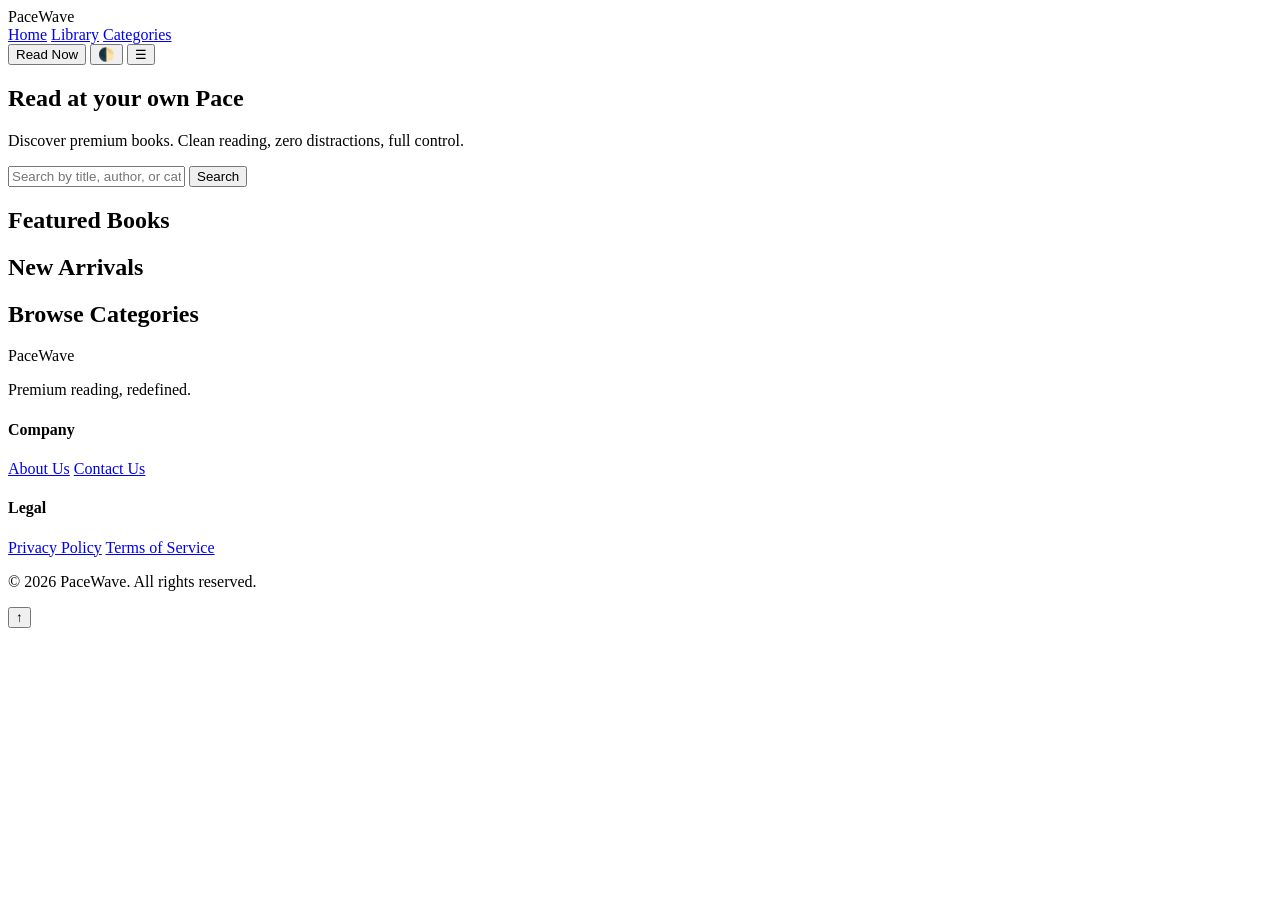
==== index.html @ 22d5c989 "Create index.html" ====
<!DOCTYPE html>
<html lang="en">
<head>
<meta charset="UTF-8">
<meta name="viewport" content="width=device-width, initial-scale=1.0">
<title>PaceWave - Premium Reader</title>
<meta name="description" content="PaceWave: Premium digital reading library with dark mode and reader.">
<link rel="preconnect" href="https://fonts.googleapis.com">
<link href="https://fonts.googleapis.com/css2?family=Inter:wght@400;500;600;700&family=Playfair+Display:wght@600;700&display=swap" rel="stylesheet">
<link rel="stylesheet" href="styles.css">
</head>
<body>

<header>
  <div class="container nav">
    <div class="logo">PaceWave</div>
    <nav class="nav-links" id="navLinks">
      <a href="#home" onclick="showView('home')">Home</a>
      <a href="#" onclick="showView('library')">Library</a>
      <a href="#categories" onclick="showView('library')">Categories</a>
    </nav>
    <div class="nav-actions">
      <button class="btn" onclick="showView('library')">Read Now</button>
      <button class="icon-btn" onclick="toggleTheme()" aria-label="Toggle theme">🌓</button>
      <button class="menu-toggle" onclick="document.getElementById('navLinks').classList.toggle('show')">☰</button>
    </div>
  </div>
</header>

<main id="app">
  <!-- HOME VIEW -->
  <div id="homeView">
    <section class="hero" id="home">
      <div class="floating-books" id="floatBooks"></div>
      <div class="container">
        <h1>Read at your own Pace</h1>
        <p>Discover premium books. Clean reading, zero distractions, full control.</p>
        
        <div class="search-wrap">
          <div class="search glass">
            <input type="text" id="searchInput" placeholder="Search by title, author, or category..." oninput="liveSearchDropdown(this.value)" onkeydown="if(event.key==='Enter'){ commitSearch(this.value) }" autocomplete="off">
            <button class="btn btn-search" onclick="commitSearch(document.getElementById('searchInput').value)">Search</button>
          </div>
          <div class="search-results glass" id="searchResults" style="display:none"></div>
        </div>
      </div>
    </section>

    <section class="container fade">
      <h2>Featured Books</h2>
      <div class="carousel" id="featuredCarousel"></div>
    </section>

    <section class="container fade">
      <h2>New Arrivals</h2>
      <div class="carousel" id="newCarousel"></div>
    </section>

    <section class="container fade" id="categories">
      <h2>Browse Categories</h2>
      <div class="cat-grid" id="catGrid"></div>
    </section>
  </div>

  <!-- LIBRARY VIEW -->
  <section class="container fade" id="libraryView" style="display:none">
    <h2 id="booksTitle">All Books</h2>
    <div class="carousel" id="booksGrid" style="flex-wrap:wrap;overflow:visible"></div>
  </section>

  <!-- READER VIEW -->
  <section class="reader-wrap" id="readerView" style="display:none">
    <div class="topbar">
      <div class="brand">PaceWave Reader</div>
      <div style="display:flex;gap:10px">
        <button class="btn-ghost" onclick="toggleTheme()">🌓 Theme</button>
        <button class="btn-ghost" onclick="backToLibrary()">← Back to Library</button>
      </div>
    </div>

    <div class="wrap">
      <div class="reader-header">
        <h2 id="chapterTitle">Loading...</h2>
        <p id="chapterAuthor"></p>
      </div>

      <div class="controls">
        <select id="fontSelect" onchange="changeFont()">
          <option value="Inter">Inter</option>
          <option value="Georgia">Georgia</option>
          <option value="Merriweather">Merriweather</option>
        </select>
        <input type="range" id="sizeRange" min="14" max="26" value="18" oninput="changeSize(this.value)">
        <span id="sizeDisplay" class="muted">18px</span>
        <input type="text" id="searchBox" placeholder="Search in chapter..." oninput="searchText(this.value)">
      </div>

      <div class="progress"><div id="progressBar"></div></div>

      <article class="reader" id="content">
        <div id="chapterText"></div>
      </article>

      <div class="controls center">
        <button class="btn-ghost" onclick="prevChapter()">← Previous</button>
        <select id="chapterSelect" onchange="loadChapter(this.value)"></select>
        <button class="btn-ghost" onclick="nextChapter()">Next →</button>
        <button class="btn-ghost" onclick="toggleBookmark()">🔖 Save</button>
      </div>
    </div>
  </section>
</main>

<footer>
  <div class="container footer-grid">
    <div>
      <div class="logo">PaceWave</div>
      <p class="muted">Premium reading, redefined.</p>
    </div>
    <div>
      <h4>Company</h4>
      <a href="about.html">About Us</a>
      <a href="#">Contact Us</a>
    </div>
    <div>
      <h4>Legal</h4>
      <a href="privacy.html">Privacy Policy</a>
      <a href="terms.html">Terms of Service</a>
    </div>
  </div>
  <p class="copy">© 2026 PaceWave. All rights reserved.</p>
</footer>

<button class="back-top" id="backTop" onclick="window.scrollTo({top:0,behavior:'smooth'})">↑</button>

<script src="app.js"></script>
</body>
      </html>
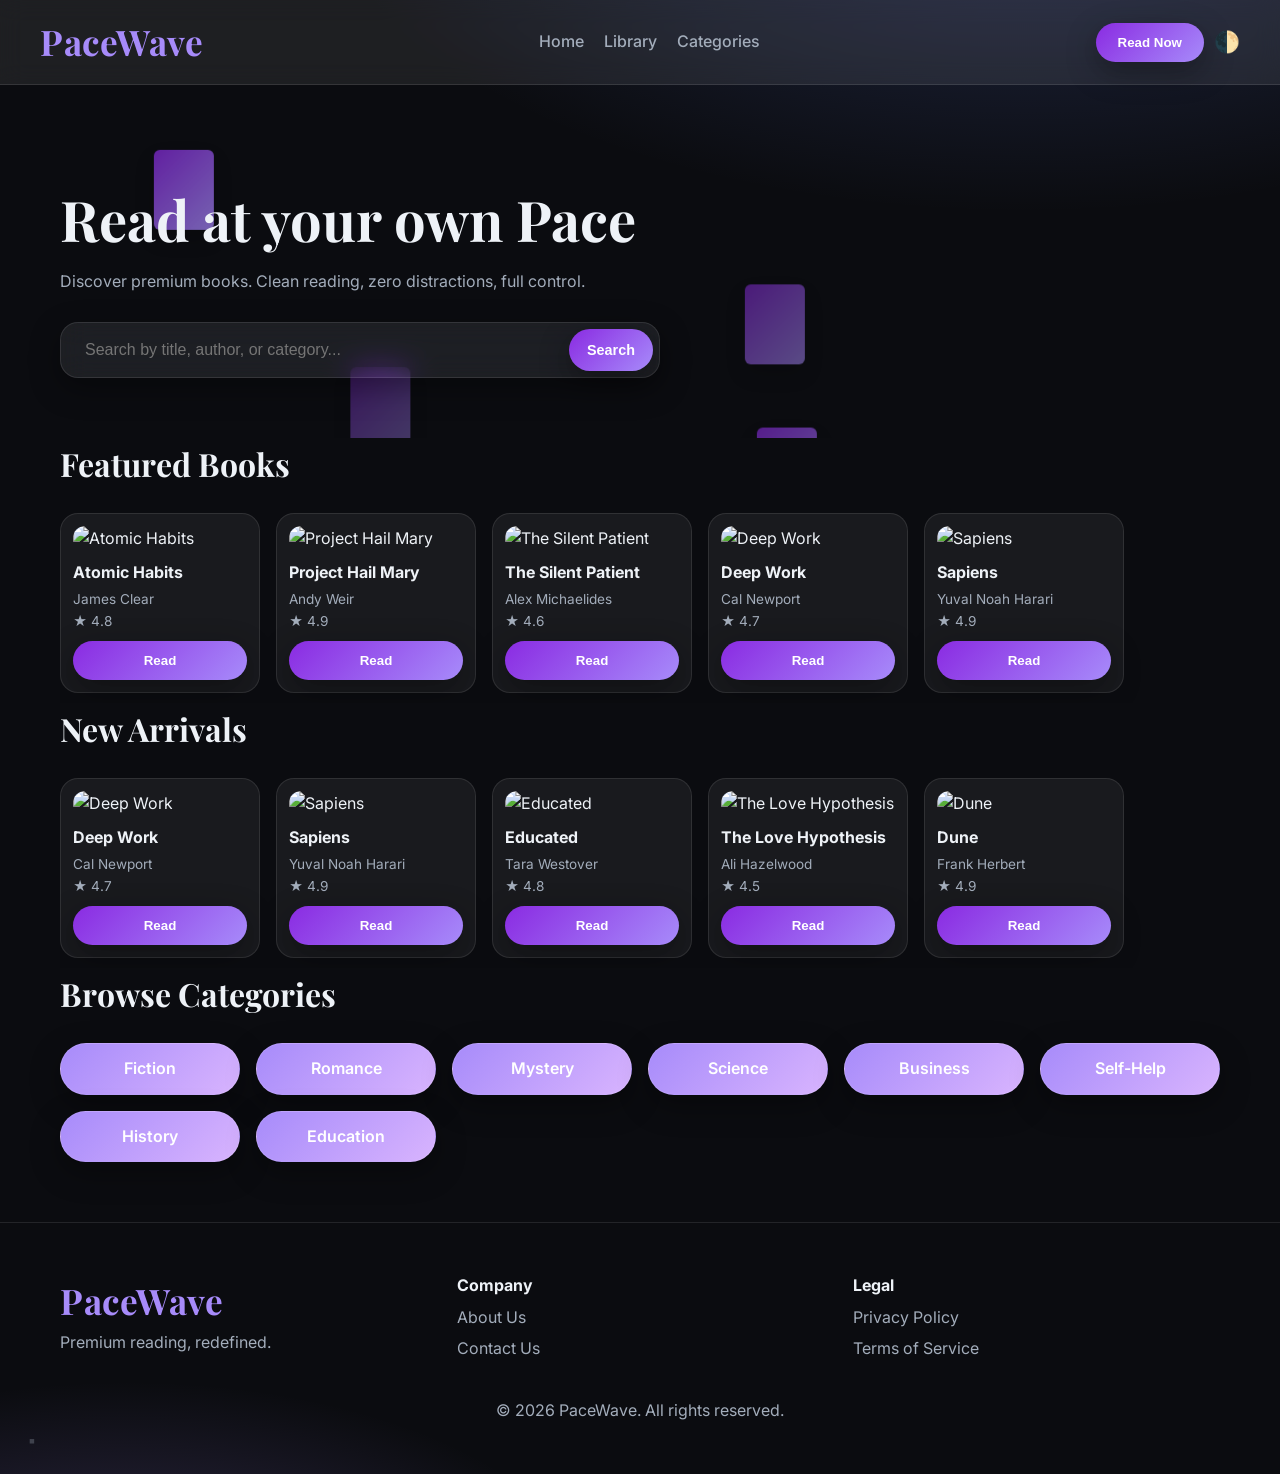
==== commit a94ec210: "Add hidden admin button to homepage and update app.js with admin functionality" ====
--- a/index.html
+++ b/index.html
@@ -38,7 +38,7 @@
         
         <div class="search-wrap">
           <div class="search glass">
-            <input type="text" id="searchInput" placeholder="Search by title, author, or category..." oninput="liveSearchDropdown(this.value)" onkeydown="if(event.key==='Enter'){ commitSearch(this.value) }" autocomplete="off">
+            <input type="text" id="searchInput" placeholder="Search by title, author, or category..." oninput="liveSearchDropdown(this.value)" onkeydown="if(event.key==='Enter'){ commitSearch(this.value) }">
             <button class="btn btn-search" onclick="commitSearch(document.getElementById('searchInput').value)">Search</button>
           </div>
           <div class="search-results glass" id="searchResults" style="display:none"></div>
@@ -129,10 +129,12 @@
     </div>
   </div>
   <p class="copy">© 2026 PaceWave. All rights reserved.</p>
+  <!-- Hidden Admin Button -->
+  <button class="admin-btn" id="adminBtn" onclick="goToAdmin()" title="Admin Portal">▪️</button>
 </footer>
 
 <button class="back-top" id="backTop" onclick="window.scrollTo({top:0,behavior:'smooth'})">↑</button>
 
 <script src="app.js"></script>
 </body>
-      </html>
+</html>
--- a/styles.css
+++ b/styles.css
@@ -0,0 +1,196 @@
+:root{
+  --bg: #0b0c10;
+  --bg-elev: rgba(255,255,255,0.06);
+  --card:#12141b;
+  --text: #eef2f7;
+  --muted: #a3adbb;
+  --accent: #8A2BE2;
+  --accent-2: #a78bfa;
+  --glass: rgba(255,255,255,0.08);
+  --border: rgba(255,255,255,0.1);
+  --shadow: 0 10px 30px rgba(0,0,0,0.35);
+  --radius: 18px;
+  --maxw: 1200px;
+}
+
+:root.light{
+  --bg: #f7f9fc;
+  --bg-elev: rgba(0,0,0,0.04);
+  --card: #ffffff;
+  --text: #101418;
+  --muted: #5b6573;
+  --glass: rgba(255,255,255,0.7);
+  --border: rgba(0,0,0,0.1);
+  --shadow: 0 8px 24px rgba(16,20,24,0.08);
+}
+
+*{box-sizing:border-box;margin:0;padding:0}
+html{scroll-behavior:smooth}
+body{
+  font-family: Inter, system-ui, sans-serif;
+  background: radial-gradient(1200px 600px at 80% -10%, rgba(109,139,255,0.25), transparent 60%),
+              radial-gradient(800px 400px at 10% 110%, rgba(167,139,250,0.25), transparent 60%),
+              var(--bg);
+  color: var(--text);
+  line-height:1.6;
+  transition: background .4s, color .4s;
+}
+
+.container{max-width:var(--maxw);margin:auto;padding:0 20px}
+.btn{
+  background: linear-gradient(135deg,var(--accent),var(--accent-2));
+  color:white;border:0;padding:12px 22px;border-radius:999px;
+  font-weight:600;cursor:pointer;transition: transform .2s, box-shadow .2s;
+  box-shadow: var(--shadow);
+  white-space: nowrap;
+}
+.btn:hover{transform: translateY(-2px) scale(1.02)}
+.btn-ghost{padding:8px 12px;border:1px solid var(--border);background:var(--glass);border-radius:10px;color:var(--text);cursor:pointer;transition:.2s}
+.btn-ghost:hover{background:rgba(255,255,255,0.12)}
+.icon-btn{background:none;border:0;font-size:1.3rem;cursor:pointer;color:var(--text)}
+.glass{
+  background: var(--glass);
+  backdrop-filter: blur(14px) saturate(160%);
+  border: 1px solid var(--border);
+  box-shadow: var(--shadow);
+  border-radius: var(--radius);
+}
+.muted{color:var(--muted)}
+.center{justify-content:center}
+
+header{
+  position:sticky;top:0;z-index:50;
+  backdrop-filter: blur(12px);
+  background: var(--glass);
+  border-bottom:1px solid var(--border);
+}
+.nav{display:flex;align-items:center;justify-content:space-between;padding:14px 0}
+.nav-actions{display:flex;gap:10px;align-items:center}
+.logo{font-family: "Playfair Display", serif;font-size:2.2rem;font-weight:700;letter-spacing:0.5px;color:#a78bfa}
+.nav-links{display:flex;gap:20px}
+.nav-links a{color:var(--muted);text-decoration:none;font-weight:500;transition:.2s}
+.nav-links a:hover{color:var(--text)}
+.menu-toggle{display:none;background:none;border:0;color:var(--text);font-size:1.4rem}
+
+.hero{position:relative;overflow:hidden;padding:100px 0 60px;}
+.hero h1{font-family:"Playfair Display",serif;font-size:clamp(2.2rem,5vw,3.5rem);line-height:1.2}
+.hero p{color:var(--muted);max-width:600px;margin:16px 0 28px}
+
+.search-wrap{position:relative;max-width:600px;z-index:10}
+.search{display:flex;align-items:center;position:relative;padding:6px}
+.search input{
+  flex:1;padding:12px 100px 12px 18px;border-radius:999px;border:0;
+  background:transparent;color:var(--text);outline:none;font-size:1rem
+}
+.search .btn-search{
+  position:absolute;right:6px;top:6px;bottom:6px;padding:0 18px;
+  border-radius:999px;font-size:.9rem
+}
+.search-results{
+  position:absolute;top:calc(100% + 8px);left:0;right:0;
+  max-height:320px;overflow-y:auto;padding:8px;
+  border-radius:16px;z-index:20;
+}
+.search-item{
+  display:flex;gap:10px;align-items:center;
+  padding:8px 12px;border-radius:12px;cursor:pointer;
+  transition:.2s;
+}
+.search-item:hover{background:var(--bg-elev)}
+.search-item img{width:36px;height:48px;object-fit:cover;border-radius:6px}
+.search-item div{flex:1;min-width:0}
+.search-item h4{font-size:.95rem;margin:0;white-space:nowrap;overflow:hidden;text-overflow:ellipsis}
+.search-item p{font-size:.8rem;color:var(--muted);margin:2px 0 0}
+
+.floating-books{position:absolute;inset:0;pointer-events:none;z-index:-1;overflow:hidden}
+.book-float{
+  position:absolute;width:60px;height:80px;border-radius:6px;
+  background:linear-gradient(135deg,var(--accent),var(--accent-2));
+  box-shadow:0 10px 20px rgba(0,0,0,0.3);
+  will-change: transform;
+}
+
+section{padding:60px 0}
+h2{font-family:"Playfair Display",serif;font-size:2rem;margin-bottom:24px}
+
+.carousel{display:flex;gap:16px;overflow-x:auto;scroll-snap-type:x mandatory;padding-bottom:10px;scroll-behavior:smooth}
+.carousel::-webkit-scrollbar{display:none}
+.card{
+  min-width:200px;scroll-snap-align:start;
+  background:var(--bg-elev);border-radius:var(--radius);padding:12px;
+  transition:transform .3s, box-shadow .3s;
+  border:1px solid var(--border);
+}
+.card:hover{transform:translateY(-6px) scale(1.02);box-shadow:var(--shadow)}
+.card img{width:100%;height:260px;object-fit:cover;border-radius:12px}
+.card h3{font-size:1rem;margin:8px 0 4px}
+.card p{font-size:.85rem;color:var(--muted)}
+.rating{color:#fbbf24;font-size:.8rem}
+
+.cat-grid{display:grid;grid-template-columns:repeat(auto-fit,minmax(160px,1fr));gap:16px}
+.cat-card{
+  display:flex;align-items:center;justify-content:center;
+  padding:12px 22px;min-height:48px;text-align:center;border-radius:999px;
+  background:linear-gradient(135deg,#a78bfa,#d8b4fe);color:white;cursor:pointer;transition:.3s;
+  font-weight:600;
+}
+.cat-card:hover{transform:translateY(-4px);background:linear-gradient(135deg,#9370db,#c695f0)}
+
+.topbar{position:sticky;top:60px;background:var(--glass);backdrop-filter:blur(16px);border-bottom:1px solid var(--border);padding:12px 20px;display:flex;justify-content:space-between;align-items:center}
+.brand{font-family:'Playfair Display',serif;font-size:1.2rem;color:#a78bfa}
+.wrap{max-width:800px;margin:40px auto;padding:0 20px}
+.reader{
+  background:var(--card);border:1px solid var(--border);border-radius:20px;
+  padding:40px;line-height:1.9;font-size:18px;min-height:60vh
+}
+.controls{display:flex;gap:8px;flex-wrap:wrap;margin-bottom:20px}
+select,input{padding:8px;border:1px solid var(--border);background:var(--card);color:var(--text);border-radius:8px}
+.progress{height:4px;background:var(--border);border-radius:2px;margin-top:10px}
+.progress > div{height:100%;width:0;background:var(--accent);border-radius:2px;transition:width .2s}
+.reader-header{margin-bottom:30px;border-bottom:1px solid var(--border);padding-bottom:20px}
+.reader-header h2{margin:0;font-family:'Playfair Display',serif;font-size:1.8rem}
+.reader-header p{margin:5px 0 0;color:var(--muted);font-size:.95rem}
+
+footer{position:relative;padding:50px 0;border-top:1px solid var(--border);margin-top:60px}
+.footer-grid{display:grid;grid-template-columns:repeat(auto-fit,minmax(200px,1fr));gap:30px}
+footer a{color:var(--muted);text-decoration:none;display:block;margin:6px 0}
+footer a:hover{color:var(--text)}
+.copy{text-align:center;color:var(--muted);margin-top:30px}
+
+/* Hidden Admin Button */
+.admin-btn{
+  position:absolute;
+  bottom:16px;
+  left:16px;
+  width:32px;
+  height:32px;
+  padding:0;
+  border:none;
+  background:transparent;
+  color:var(--muted);
+  font-size:18px;
+  cursor:pointer;
+  opacity:0.3;
+  transition:opacity .3s, transform .3s;
+  display:flex;
+  align-items:center;
+  justify-content:center;
+}
+.admin-btn:hover{
+  opacity:0.8;
+  transform:scale(1.2);
+}
+
+.back-top{position:fixed;right:20px;bottom:20px;padding:12px;border-radius:50%;background:var(--accent);color:white;border:0;cursor:pointer;display:none}
+
+@media(max-width:768px){
+  .nav-links{display:none;position:absolute;top:60px;right:20px;flex-direction:column;background:var(--glass);padding:16px;border-radius:var(--radius)}
+  .nav-links.show{display:flex}
+  .menu-toggle{display:block}
+  .card{min-width:160px}
+  .card img{height:220px}
+}
+
+.fade{opacity:0;transform:translateY(20px);transition:opacity .6s, transform .6s}
+.fade.show{opacity:1;transform:translateY(0)}
+mark{background:var(--accent);color:white;padding:2px;border-radius:4px}
